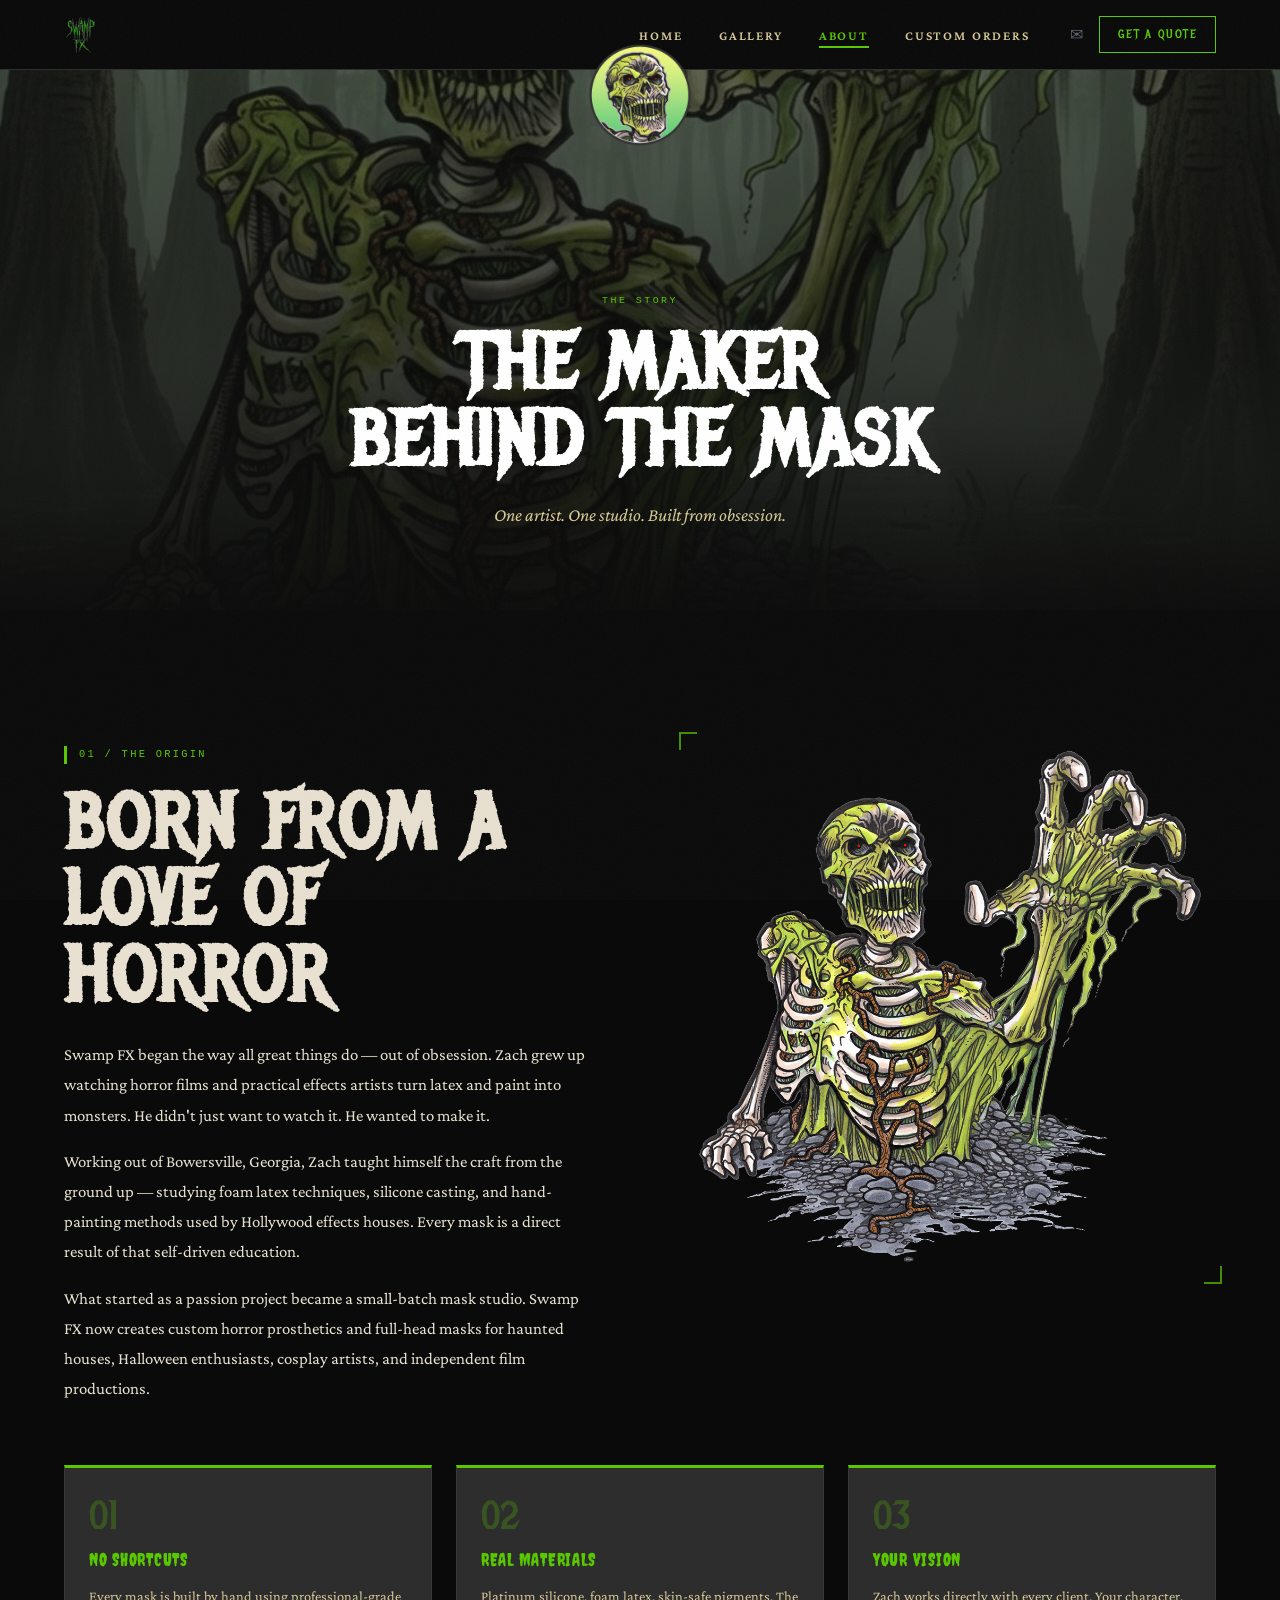
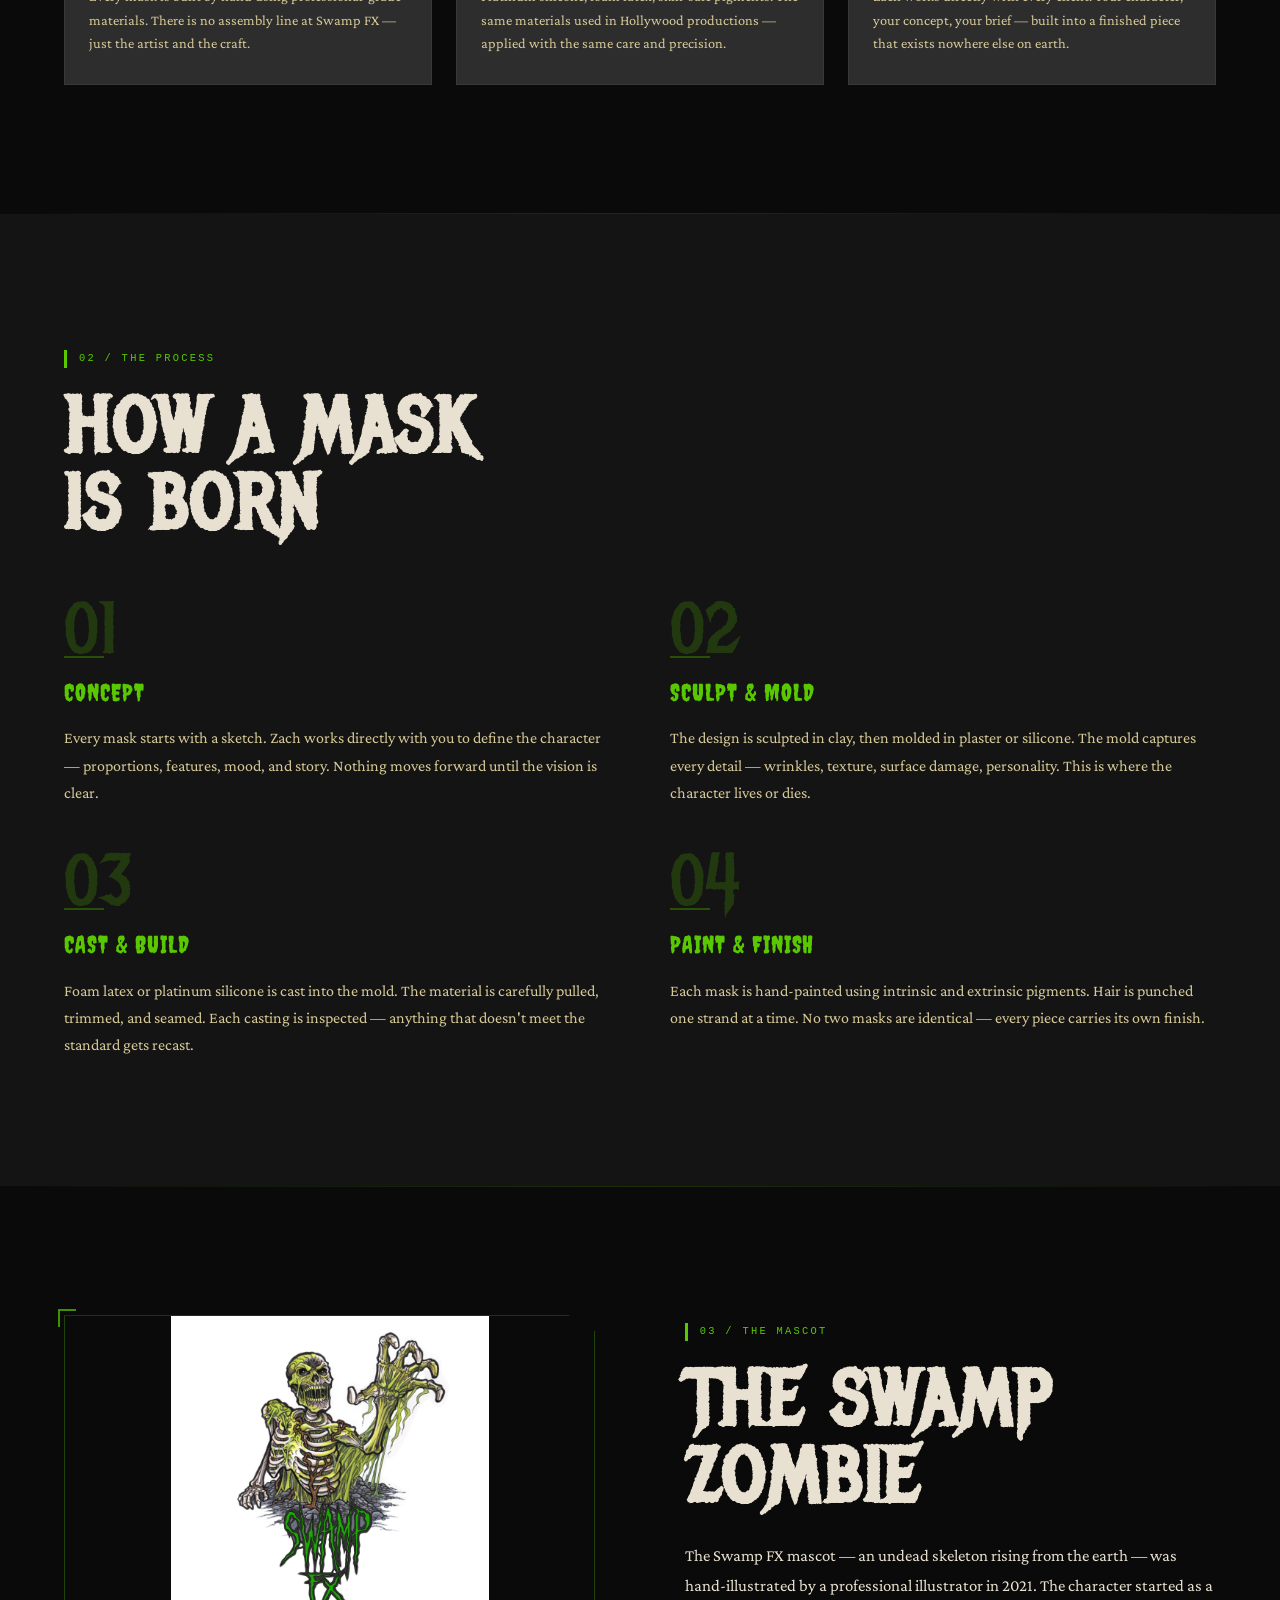
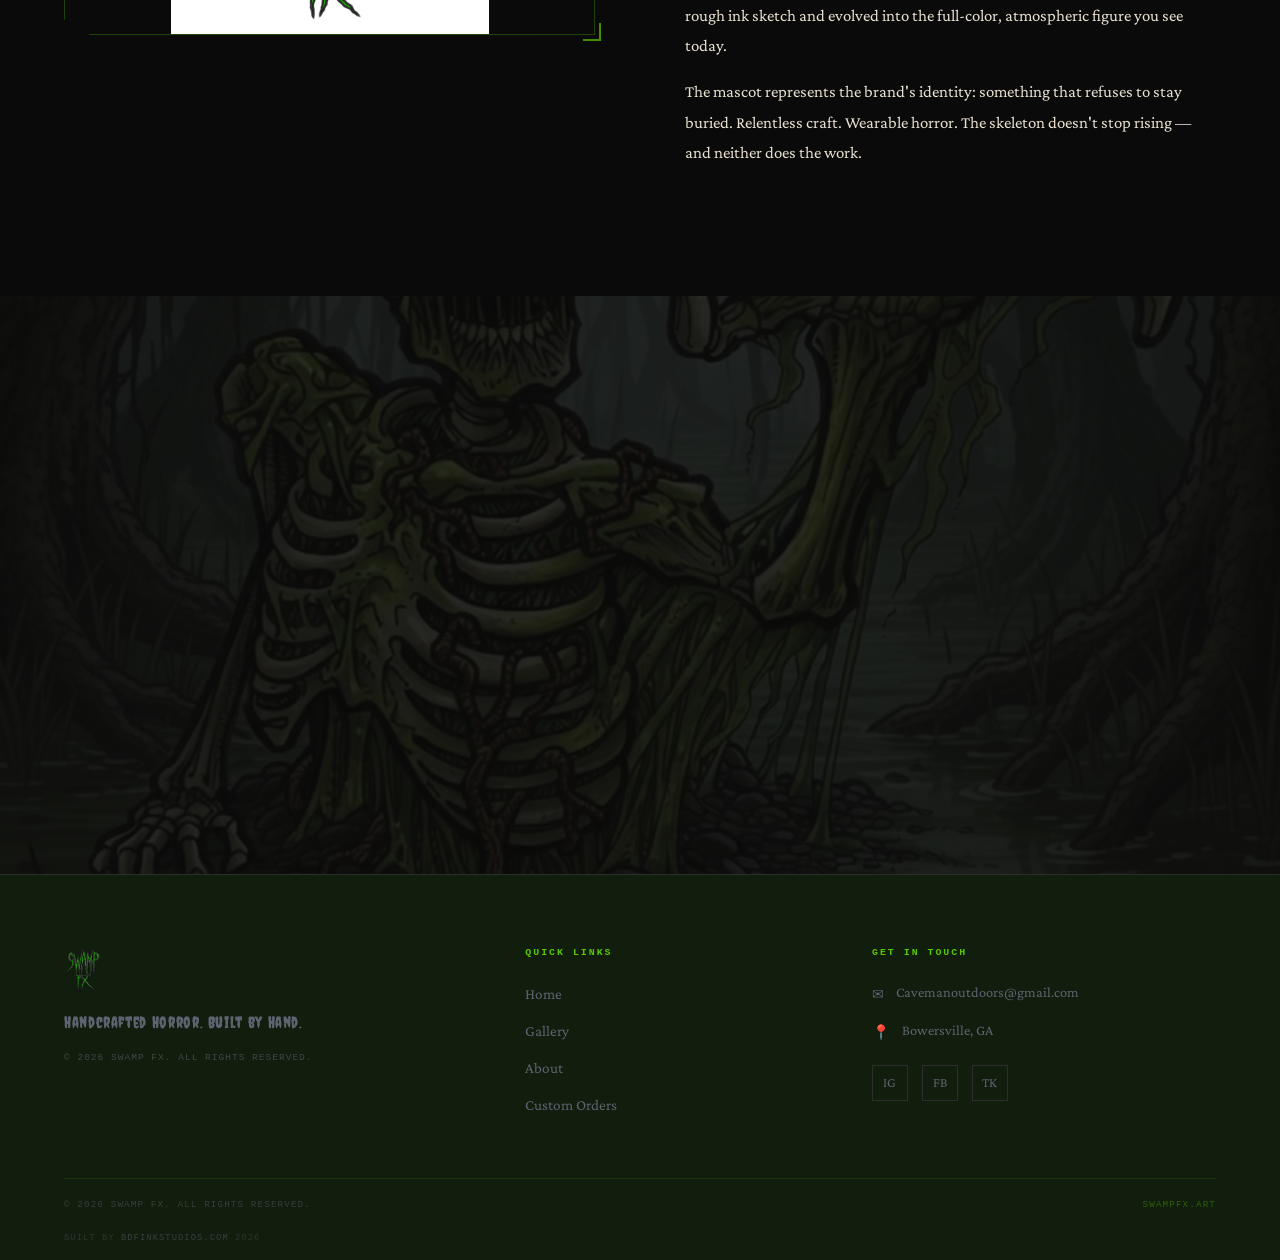
==== about.html @ 572ce4c9 "Initial commit — SwampFX site" ====
<!DOCTYPE html>
<html lang="en">
<head>
  <meta charset="UTF-8">
  <meta name="viewport" content="width=device-width, initial-scale=1.0">
  <title>About — Swamp FX | The Maker Behind the Mask</title>
  <meta name="description" content="Meet Zach — the artist behind Swamp FX. Handcrafted horror masks built from scratch in Bowersville, GA using professional silicone and foam latex techniques.">
  <link rel="stylesheet" href="css/swampfx.css">
  <style>
    /* Origin story */
    .origin-grid {
      display: grid;
      grid-template-columns: 1fr 1fr;
      gap: clamp(40px, 7vw, 90px);
      align-items: start;
    }
    @media (max-width: 768px) {
      .origin-grid { grid-template-columns: 1fr; }
      .origin-img-col { order: -1; }
    }

    /* Mascot section stacked images */
    .mascot-stack {
      display: flex;
      flex-direction: column;
      gap: 20px;
    }
    .mascot-stack .img-frame img { max-height: 320px; object-fit: contain; }

    /* Values row */
    .values-row {
      display: grid;
      grid-template-columns: repeat(3, 1fr);
      gap: 24px;
      margin-top: 60px;
    }
    @media (max-width: 700px) { .values-row { grid-template-columns: 1fr; } }

    .value-card {
      background: var(--gunmetal);
      border: 1px solid rgba(255,255,255,0.05);
      padding: 28px 24px;
      border-top: 3px solid var(--slime);
      transition: transform 0.3s, box-shadow 0.3s;
    }
    .value-card:hover {
      transform: translateY(-4px);
      box-shadow: 0 8px 28px rgba(0,0,0,0.3);
    }
    .value-num {
      font-family: var(--font-display);
      font-size: 2.5rem;
      color: var(--slime);
      opacity: 0.25;
      line-height: 1;
      margin-bottom: 8px;
    }
    .value-title {
      font-family: var(--font-spider);
      font-size: 1.15rem;
      color: var(--slime);
      margin-bottom: 10px;
      letter-spacing: 0.04em;
    }
    .value-desc {
      font-family: var(--font-body);
      font-size: 0.9rem;
      color: var(--bone);
      line-height: 1.65;
    }
  </style>
</head>
<body data-page="about">

  <!-- NAV -->
  <nav class="site-nav">
    <a href="index.html" class="nav-logo">
      <img src="brand assests/Zach_swampfx/swampfx_word_logo_v101.png" alt="Swamp FX">
    </a>
    <ul class="nav-links">
      <li><a href="index.html"   data-nav="home">Home</a></li>
      <li><a href="gallery.html" data-nav="gallery">Gallery</a></li>
      <li><a href="about.html"   data-nav="about">About</a></li>
      <li><a href="contact.html" data-nav="contact">Custom Orders</a></li>
    </ul>
    <div class="nav-cta">
      <a href="mailto:Cavemanoutdoors@gmail.com" class="nav-email-icon" title="Email Zach">✉</a>
      <a href="contact.html" class="nav-quote-btn">Get a Quote</a>
    </div>
    <button class="nav-hamburger" aria-label="Menu">
      <span></span><span></span><span></span>
    </button>
    <div class="nav-skull">
      <img src="brand assests/Zach_swampfx/swampfx4_skull_head_circle_v101.png" alt="">
    </div>
  </nav>
  <div class="nav-mobile">
    <ul>
      <li><a href="index.html"   data-nav="home">Home</a></li>
      <li><a href="gallery.html" data-nav="gallery">Gallery</a></li>
      <li><a href="about.html"   data-nav="about">About</a></li>
      <li><a href="contact.html" data-nav="contact">Custom Orders</a></li>
    </ul>
    <a href="contact.html" class="mobile-quote">Get a Quote →</a>
  </div>


  <!-- PAGE HERO -->
  <div class="page-hero page-hero--lg">
    <div class="page-hero-bg" style="background-image: url('brand assests/Zach_swampfx/image-1.jpg');"></div>
    <div class="page-hero-content">
      <span class="page-hero-label">The Story</span>
      <h1 class="page-hero-title">THE MAKER<br>BEHIND THE MASK</h1>
      <p class="page-hero-sub">One artist. One studio. Built from obsession.</p>
    </div>
  </div>


  <!-- ORIGIN STORY -->
  <section class="section section--black">
    <div class="section-inner">
      <div class="origin-grid">
        <div class="reveal">
          <span class="section-label">01 / The Origin</span>
          <h2 class="heading-xl">BORN FROM A<br>LOVE OF HORROR</h2>
          <div class="body-text">
            <p>Swamp FX began the way all great things do — out of obsession. Zach grew up watching horror films and practical effects artists turn latex and paint into monsters. He didn't just want to watch it. He wanted to make it.</p>
            <p>Working out of Bowersville, Georgia, Zach taught himself the craft from the ground up — studying foam latex techniques, silicone casting, and hand-painting methods used by Hollywood effects houses. Every mask is a direct result of that self-driven education.</p>
            <p>What started as a passion project became a small-batch mask studio. Swamp FX now creates custom horror prosthetics and full-head masks for haunted houses, Halloween enthusiasts, cosplay artists, and independent film productions.</p>
          </div>
        </div>
        <div class="origin-img-col reveal reveal-d2">
          <div class="img-frame">
            <img src="brand assests/Zach_swampfx/swampfx2_alpha_v101.png" alt="Swamp FX mascot" style="border: none; box-shadow: none;">
            <div class="img-frame-corner img-frame-corner--tl"></div>
            <div class="img-frame-corner img-frame-corner--br"></div>
          </div>
        </div>
      </div>

      <!-- Values -->
      <div class="values-row">
        <div class="value-card reveal">
          <div class="value-num">01</div>
          <div class="value-title">NO SHORTCUTS</div>
          <p class="value-desc">Every mask is built by hand using professional-grade materials. There is no assembly line at Swamp FX — just the artist and the craft.</p>
        </div>
        <div class="value-card reveal reveal-d2">
          <div class="value-num">02</div>
          <div class="value-title">REAL MATERIALS</div>
          <p class="value-desc">Platinum silicone, foam latex, skin-safe pigments. The same materials used in Hollywood productions — applied with the same care and precision.</p>
        </div>
        <div class="value-card reveal reveal-d3">
          <div class="value-num">03</div>
          <div class="value-title">YOUR VISION</div>
          <p class="value-desc">Zach works directly with every client. Your character, your concept, your brief — built into a finished piece that exists nowhere else on earth.</p>
        </div>
      </div>
    </div>
  </section>


  <div class="divider"></div>


  <!-- THE PROCESS -->
  <section class="section section--charcoal">
    <div class="section-inner">
      <div class="reveal">
        <span class="section-label">02 / The Process</span>
        <h2 class="heading-xl">HOW A MASK<br>IS BORN</h2>
      </div>

      <div class="process-grid">

        <div class="process-step reveal reveal-d1">
          <div class="process-num">01</div>
          <div class="process-line"></div>
          <div class="process-title">CONCEPT</div>
          <p class="process-desc">Every mask starts with a sketch. Zach works directly with you to define the character — proportions, features, mood, and story. Nothing moves forward until the vision is clear.</p>
        </div>

        <div class="process-step reveal reveal-d2">
          <div class="process-num">02</div>
          <div class="process-line"></div>
          <div class="process-title">SCULPT &amp; MOLD</div>
          <p class="process-desc">The design is sculpted in clay, then molded in plaster or silicone. The mold captures every detail — wrinkles, texture, surface damage, personality. This is where the character lives or dies.</p>
        </div>

        <div class="process-step reveal reveal-d3">
          <div class="process-num">03</div>
          <div class="process-line"></div>
          <div class="process-title">CAST &amp; BUILD</div>
          <p class="process-desc">Foam latex or platinum silicone is cast into the mold. The material is carefully pulled, trimmed, and seamed. Each casting is inspected — anything that doesn't meet the standard gets recast.</p>
        </div>

        <div class="process-step reveal reveal-d4">
          <div class="process-num">04</div>
          <div class="process-line"></div>
          <div class="process-title">PAINT &amp; FINISH</div>
          <p class="process-desc">Each mask is hand-painted using intrinsic and extrinsic pigments. Hair is punched one strand at a time. No two masks are identical — every piece carries its own finish.</p>
        </div>

      </div>
    </div>
  </section>


  <div class="divider"></div>


  <!-- MASCOT ORIGIN -->
  <section class="section section--black">
    <div class="section-inner">
      <div class="origin-grid">
        <div class="mascot-stack reveal">
          <div class="img-frame">
            <img src="brand assests/Zach_swampfx/PicsArt_12-30-05.44.55.jpg" alt="Complete Swamp FX logo lockup">
            <div class="img-frame-corner img-frame-corner--tl"></div>
            <div class="img-frame-corner img-frame-corner--br"></div>
          </div>
        </div>
        <div class="reveal reveal-d2">
          <span class="section-label">03 / The Mascot</span>
          <h2 class="heading-xl">THE SWAMP<br>ZOMBIE</h2>
          <div class="body-text">
            <p>The Swamp FX mascot — an undead skeleton rising from the earth — was hand-illustrated by a professional illustrator in 2021. The character started as a rough ink sketch and evolved into the full-color, atmospheric figure you see today.</p>
            <p>The mascot represents the brand's identity: something that refuses to stay buried. Relentless craft. Wearable horror. The skeleton doesn't stop rising — and neither does the work.</p>
          </div>
        </div>
      </div>
    </div>
  </section>


  <!-- CTA BANNER -->
  <div class="cta-banner">
    <div class="cta-banner-bg" style="background-image: url('brand assests/Zach_swampfx/image-2.jpg');"></div>
    <div class="cta-banner-content reveal">
      <h2>READY TO BUILD<br>SOMETHING?</h2>
      <p>Zach takes on a limited number of custom projects. Reach out early — builds fill up fast around haunt season.</p>
      <a href="contact.html" class="btn btn-primary">Start Your Custom Order →</a>
    </div>
  </div>


  <!-- FOOTER -->
  <footer class="site-footer">
    <div class="footer-grid">
      <div class="footer-logo">
        <img src="brand assests/Zach_swampfx/swampfx_word_logo_v101.png" alt="Swamp FX">
        <p class="footer-tagline">Handcrafted Horror. Built by Hand.</p>
        <p class="footer-copy">© 2026 Swamp FX. All rights reserved.</p>
      </div>
      <nav class="footer-nav">
        <h4>Quick Links</h4>
        <ul>
          <li><a href="index.html">Home</a></li>
          <li><a href="gallery.html">Gallery</a></li>
          <li><a href="about.html">About</a></li>
          <li><a href="contact.html">Custom Orders</a></li>
        </ul>
      </nav>
      <div class="footer-contact">
        <h4>Get in Touch</h4>
        <div class="footer-contact-item">
          <span class="footer-contact-icon">✉</span>
          <a href="mailto:Cavemanoutdoors@gmail.com">Cavemanoutdoors@gmail.com</a>
        </div>
        <div class="footer-contact-item">
          <span class="footer-contact-icon">📍</span>
          <span>Bowersville, GA</span>
        </div>
        <div class="footer-socials">
          <a href="#" class="footer-social-btn" title="Instagram">IG</a>
          <a href="#" class="footer-social-btn" title="Facebook">FB</a>
          <a href="#" class="footer-social-btn" title="TikTok">TK</a>
        </div>
      </div>
    </div>
    <div class="footer-bottom">
      <span>© 2026 Swamp FX. All rights reserved.</span>
      <span class="footer-bottom-domain">swampfx.art</span>
    </div>
    <div class="footer-built-by">
      Built by <a href="https://bdfinkstudios.com" target="_blank" rel="noopener">BDFinkStudios.com</a> 2026
    </div>
  </footer>

  <script src="js/swampfx.js"></script>
</body>
</html>
---- css/swampfx.css ----
/* ================================================================
   SWAMP FX — Shared Stylesheet
   swampfx.art | Bowersville, GA
================================================================ */

@import url('https://fonts.googleapis.com/css2?family=Crimson+Pro:ital,wght@0,400;0,600;1,400&family=Metal+Mania&family=Creepster&display=swap');

/* ----------------------------------------------------------------
   CUSTOM PROPERTIES
---------------------------------------------------------------- */
:root {
  --slime:        #5AC800;
  --slime-dim:    #3D8A00;
  --slime-glow:   rgba(90, 200, 0, 0.18);
  --slime-glow2:  rgba(90, 200, 0, 0.08);
  --black:        #0A0A0A;
  --charcoal:     #141414;
  --gunmetal:     #2D2D2D;
  --bone:         #D6C896;
  --rust:         #7A3F10;
  --swamp-green:  #1E3018;
  --swamp-dark:   #111D0D;
  --slate:        #5C6470;
  --blood:        #AA0000;
  --text-primary: #E8E0D0;

  --font-display: 'Metal Mania', 'Papyrus', fantasy;
  --font-spider:  'Creepster', 'Papyrus', fantasy;
  --font-body:    'Crimson Pro', Georgia, serif;
  --font-mono:    'Courier New', Courier, monospace;

  --nav-h:        70px;
  --content-max:  1200px;
  --pad-x:        clamp(20px, 5vw, 80px);
  --section-py:   clamp(70px, 10vw, 130px);
}

/* ----------------------------------------------------------------
   RESET & BASE
---------------------------------------------------------------- */
*, *::before, *::after { box-sizing: border-box; margin: 0; padding: 0; }

html {
  scroll-behavior: smooth;
  scrollbar-color: var(--slime) var(--gunmetal);
  scrollbar-width: thin;
}

::-webkit-scrollbar { width: 5px; }
::-webkit-scrollbar-track { background: var(--gunmetal); }
::-webkit-scrollbar-thumb { background: var(--slime); border-radius: 3px; }

body {
  background-color: var(--black);
  color: var(--text-primary);
  font-family: var(--font-body);
  font-size: 1rem;
  line-height: 1.7;
  overflow-x: hidden;
}

/* Grain texture overlay */
body::before {
  content: '';
  position: fixed;
  inset: 0;
  background-image: url("data:image/svg+xml,%3Csvg xmlns='http://www.w3.org/2000/svg' width='300' height='300'%3E%3Cfilter id='n'%3E%3CfeTurbulence type='fractalNoise' baseFrequency='0.75' numOctaves='4' stitchTiles='stitch'/%3E%3C/filter%3E%3Crect width='300' height='300' filter='url(%23n)'/%3E%3C/svg%3E");
  opacity: 0.04;
  pointer-events: none;
  z-index: 9999;
}

img { display: block; max-width: 100%; }
a  { color: var(--slime); text-decoration: none; }
button { cursor: pointer; border: none; background: none; }

/* ----------------------------------------------------------------
   SCROLL REVEAL
---------------------------------------------------------------- */
.reveal {
  opacity: 0;
  transform: translateY(28px);
  transition: opacity 0.75s ease, transform 0.75s ease;
}
.reveal.visible { opacity: 1; transform: translateY(0); }
.reveal-d1 { transition-delay: 0.1s; }
.reveal-d2 { transition-delay: 0.2s; }
.reveal-d3 { transition-delay: 0.3s; }
.reveal-d4 { transition-delay: 0.4s; }
.reveal-d5 { transition-delay: 0.5s; }

/* ----------------------------------------------------------------
   TYPOGRAPHY UTILITIES
---------------------------------------------------------------- */
.section-label {
  display: inline-flex;
  align-items: center;
  gap: 10px;
  font-family: var(--font-mono);
  font-size: 0.65rem;
  letter-spacing: 0.22em;
  text-transform: uppercase;
  color: var(--slime);
  border-left: 3px solid var(--slime);
  padding-left: 12px;
  margin-bottom: 22px;
}

.heading-xl {
  font-family: var(--font-display);
  font-size: clamp(2.8rem, 6vw, 5.5rem);
  line-height: 1.0;
  color: var(--text-primary);
  letter-spacing: 0.02em;
  margin-bottom: 24px;
}

.heading-lg {
  font-family: var(--font-display);
  font-size: clamp(2rem, 4vw, 3.8rem);
  line-height: 1.05;
  color: var(--text-primary);
  letter-spacing: 0.02em;
  margin-bottom: 20px;
}

.heading-sub {
  font-family: var(--font-spider);
  font-size: clamp(1.3rem, 2.5vw, 2rem);
  color: var(--slime);
  margin-bottom: 18px;
  letter-spacing: 0.06em;
}

.body-text {
  font-family: var(--font-body);
  font-size: 1.05rem;
  line-height: 1.8;
  color: var(--text-primary);
}

.body-text p + p { margin-top: 16px; }

.tag-pill {
  display: inline-block;
  font-family: var(--font-mono);
  font-size: 0.58rem;
  letter-spacing: 0.12em;
  text-transform: uppercase;
  color: var(--slime-dim);
  border: 1px solid var(--slime-dim);
  padding: 3px 9px;
  border-radius: 2px;
}

/* ----------------------------------------------------------------
   LAYOUT UTILITIES
---------------------------------------------------------------- */
.container {
  max-width: var(--content-max);
  margin: 0 auto;
  padding: 0 var(--pad-x);
}

.section {
  padding: var(--section-py) var(--pad-x);
}

.section--black    { background: var(--black); }
.section--charcoal { background: var(--charcoal); }
.section--swamp    { background: var(--swamp-dark); }

.section-inner {
  max-width: var(--content-max);
  margin: 0 auto;
}

.divider {
  height: 1px;
  background: linear-gradient(to right, transparent, rgba(90,200,0,0.2), transparent);
}

/* Two-column split */
.split {
  display: grid;
  grid-template-columns: 1fr 1fr;
  gap: clamp(40px, 6vw, 80px);
  align-items: center;
}

@media (max-width: 768px) {
  .split { grid-template-columns: 1fr; }
  .split-img-first { order: -1; }
}

/* ----------------------------------------------------------------
   BUTTONS
---------------------------------------------------------------- */
.btn {
  display: inline-block;
  font-family: var(--font-display);
  font-size: 0.8rem;
  letter-spacing: 0.12em;
  text-transform: uppercase;
  padding: 14px 28px;
  transition: all 0.3s ease;
  cursor: pointer;
  text-decoration: none;
  white-space: nowrap;
}

.btn-primary {
  background: var(--slime);
  color: var(--black);
  border: 2px solid var(--slime);
}
.btn-primary:hover {
  background: #6ee000;
  border-color: #6ee000;
  box-shadow: 0 0 28px rgba(90,200,0,0.45);
  color: var(--black);
  transform: translateY(-2px);
}

.btn-outline {
  background: transparent;
  color: var(--slime);
  border: 1.5px solid var(--slime);
}
.btn-outline:hover {
  background: var(--slime);
  color: var(--black);
  box-shadow: 0 0 28px rgba(90,200,0,0.35);
  transform: translateY(-2px);
}

.btn-group {
  display: flex;
  gap: 16px;
  flex-wrap: wrap;
}

/* ----------------------------------------------------------------
   IMAGES — styled frames
---------------------------------------------------------------- */
.img-frame {
  position: relative;
}
.img-frame img {
  width: 100%;
  clip-path: polygon(0 0, 95% 0, 100% 5%, 100% 100%, 5% 100%, 0 95%);
  border: 1px solid rgba(90,200,0,0.3);
  box-shadow: 0 0 40px var(--slime-glow);
  transition: box-shadow 0.4s ease;
}
.img-frame:hover img {
  box-shadow: 0 0 60px rgba(90,200,0,0.3);
}
.img-frame-corner {
  position: absolute;
  width: 18px;
  height: 18px;
  border-color: var(--slime);
  border-style: solid;
  opacity: 0.7;
}
.img-frame-corner--tl { top: -6px; left: -6px; border-width: 2px 0 0 2px; }
.img-frame-corner--br { bottom: -6px; right: -6px; border-width: 0 2px 2px 0; }

/* ----------------------------------------------------------------
   MASK CARDS (product placeholders)
---------------------------------------------------------------- */
.mask-card {
  background: var(--charcoal);
  border: 1px solid var(--gunmetal);
  overflow: hidden;
  transition: border-color 0.3s, box-shadow 0.3s, transform 0.3s;
  cursor: pointer;
}
.mask-card:hover {
  border-color: var(--slime);
  box-shadow: 0 0 28px var(--slime-glow);
  transform: translateY(-6px);
}

.mask-card-img {
  position: relative;
  aspect-ratio: 4/3;
  background: var(--gunmetal);
  overflow: hidden;
}
.mask-card-img img {
  width: 100%;
  height: 100%;
  object-fit: cover;
  opacity: 0.18;
  transition: opacity 0.4s;
}
.mask-card:hover .mask-card-img img { opacity: 0.28; }

.mask-card-placeholder {
  position: absolute;
  inset: 0;
  display: flex;
  flex-direction: column;
  align-items: center;
  justify-content: center;
  gap: 8px;
}
.mask-card-placeholder span {
  font-family: var(--font-mono);
  font-size: 0.58rem;
  letter-spacing: 0.18em;
  text-transform: uppercase;
  color: var(--slate);
}
.mask-card-placeholder-icon {
  width: 36px;
  height: 36px;
  border: 1px solid var(--gunmetal);
  border-radius: 50%;
  display: flex;
  align-items: center;
  justify-content: center;
  color: var(--slate);
  font-size: 1rem;
}

.mask-card-body {
  padding: 18px 20px 20px;
}
.mask-card-name {
  font-family: var(--font-display);
  font-size: 1.1rem;
  color: var(--text-primary);
  margin-bottom: 8px;
  letter-spacing: 0.03em;
}
.mask-card-meta {
  display: flex;
  align-items: center;
  gap: 10px;
  margin-bottom: 10px;
  flex-wrap: wrap;
}
.mask-card-desc {
  font-family: var(--font-body);
  font-size: 0.85rem;
  color: var(--slate);
  line-height: 1.5;
  margin-bottom: 14px;
}
.mask-card-link {
  font-family: var(--font-mono);
  font-size: 0.68rem;
  letter-spacing: 0.12em;
  text-transform: uppercase;
  color: var(--slime);
  display: inline-flex;
  align-items: center;
  gap: 6px;
  transition: gap 0.2s, opacity 0.2s;
}
.mask-card-link:hover { gap: 10px; }

/* ----------------------------------------------------------------
   CTA BANNER (full-width atmospheric)
---------------------------------------------------------------- */
.cta-banner {
  position: relative;
  padding: clamp(80px, 12vw, 140px) var(--pad-x);
  text-align: center;
  overflow: hidden;
}
.cta-banner-bg {
  position: absolute;
  inset: 0;
  background-size: cover;
  background-position: center;
  z-index: 0;
}
.cta-banner-bg::after {
  content: '';
  position: absolute;
  inset: 0;
  background: rgba(10,10,10,0.84);
}
.cta-banner-content {
  position: relative;
  z-index: 1;
  max-width: 700px;
  margin: 0 auto;
}
.cta-banner-content h2 {
  font-family: var(--font-display);
  font-size: clamp(2rem, 5vw, 4.5rem);
  color: var(--text-primary);
  margin-bottom: 20px;
  line-height: 1.0;
}
.cta-banner-content p {
  font-family: var(--font-body);
  font-size: 1.1rem;
  color: var(--bone);
  margin-bottom: 36px;
  line-height: 1.7;
}

/* ----------------------------------------------------------------
   MARQUEE STRIP
---------------------------------------------------------------- */
.marquee-strip {
  background: var(--charcoal);
  padding: 16px 0;
  overflow: hidden;
  border-top: 1px solid var(--gunmetal);
  border-bottom: 1px solid var(--gunmetal);
}
.marquee-track {
  display: flex;
  width: max-content;
  animation: marquee 35s linear infinite;
}
.marquee-text {
  font-family: var(--font-display);
  font-size: 1.1rem;
  letter-spacing: 0.06em;
  color: var(--slime);
  opacity: 0.35;
  white-space: nowrap;
  padding-right: 60px;
}
@keyframes marquee {
  from { transform: translateX(0); }
  to   { transform: translateX(-50%); }
}

/* ----------------------------------------------------------------
   NAVIGATION
---------------------------------------------------------------- */
.site-nav {
  position: fixed;
  top: 0;
  left: 0;
  right: 0;
  height: var(--nav-h);
  background: rgba(10,10,10,0.92);
  backdrop-filter: blur(14px);
  -webkit-backdrop-filter: blur(14px);
  border-bottom: 1px solid var(--gunmetal);
  z-index: 1000;
  display: flex;
  align-items: center;
  padding: 0 var(--pad-x);
  gap: 0;
  overflow: visible;
}
.nav-skull {
  position: absolute;
  left: 50%;
  bottom: 0;
  transform: translateX(-50%) translateY(75%);
  pointer-events: none;
  z-index: 1001;
}
.nav-skull img {
  height: 104px;
  width: auto;
  display: block;
}

.nav-logo {
  flex-shrink: 0;
  margin-right: auto;
}
.nav-logo img {
  height: 42px;
  width: auto;
  object-fit: contain;
}

.nav-links {
  display: flex;
  align-items: center;
  gap: 36px;
  list-style: none;
  margin: 0 40px;
}
.nav-links a {
  font-family: var(--font-body);
  font-weight: 600;
  font-size: 0.82rem;
  letter-spacing: 0.14em;
  text-transform: uppercase;
  color: var(--bone);
  text-decoration: none;
  padding-bottom: 3px;
  border-bottom: 2px solid transparent;
  transition: color 0.25s, border-color 0.25s;
}
.nav-links a:hover,
.nav-links a.active {
  color: var(--slime);
  border-bottom-color: var(--slime);
}

.nav-cta {
  flex-shrink: 0;
  display: flex;
  align-items: center;
  gap: 16px;
}
.nav-email-icon {
  color: var(--slate);
  font-size: 1rem;
  transition: color 0.25s;
}
.nav-email-icon:hover { color: var(--slime); }

.nav-quote-btn {
  font-family: var(--font-display);
  font-size: 0.72rem;
  letter-spacing: 0.12em;
  text-transform: uppercase;
  color: var(--slime);
  border: 1.5px solid var(--slime);
  padding: 8px 18px;
  background: transparent;
  text-decoration: none;
  transition: background 0.25s, color 0.25s, box-shadow 0.25s;
  white-space: nowrap;
}
.nav-quote-btn:hover {
  background: var(--slime);
  color: var(--black);
  box-shadow: 0 0 20px var(--slime-glow);
}

/* Hamburger */
.nav-hamburger {
  display: none;
  flex-direction: column;
  justify-content: space-between;
  width: 26px;
  height: 18px;
  background: none;
  border: none;
  cursor: pointer;
  padding: 0;
  margin-left: auto;
}
.nav-hamburger span {
  display: block;
  height: 2px;
  background: var(--bone);
  transition: all 0.3s ease;
  transform-origin: center;
}
.nav-hamburger.open span:nth-child(1) { transform: translateY(8px) rotate(45deg); }
.nav-hamburger.open span:nth-child(2) { opacity: 0; transform: scaleX(0); }
.nav-hamburger.open span:nth-child(3) { transform: translateY(-8px) rotate(-45deg); }

/* Mobile menu */
.nav-mobile {
  display: none;
  position: fixed;
  top: var(--nav-h);
  left: 0;
  right: 0;
  background: var(--charcoal);
  border-bottom: 1px solid var(--gunmetal);
  z-index: 999;
  padding: 0;
  max-height: 0;
  overflow: hidden;
  transition: max-height 0.4s ease, padding 0.4s ease;
}
.nav-mobile.open {
  max-height: 400px;
  padding: 20px 0;
}
.nav-mobile ul {
  list-style: none;
  display: flex;
  flex-direction: column;
}
.nav-mobile ul li a {
  display: block;
  font-family: var(--font-body);
  font-weight: 600;
  font-size: 1rem;
  letter-spacing: 0.14em;
  text-transform: uppercase;
  color: var(--bone);
  padding: 14px var(--pad-x);
  border-bottom: 1px solid rgba(255,255,255,0.04);
  transition: color 0.2s, background 0.2s;
}
.nav-mobile ul li a:hover,
.nav-mobile ul li a.active {
  color: var(--slime);
  background: rgba(90,200,0,0.04);
}
.nav-mobile .mobile-quote {
  display: block;
  margin: 16px var(--pad-x) 0;
  text-align: center;
  font-family: var(--font-display);
  font-size: 0.82rem;
  letter-spacing: 0.12em;
  text-transform: uppercase;
  color: var(--slime);
  border: 1.5px solid var(--slime);
  padding: 12px;
}

@media (max-width: 768px) {
  .nav-links  { display: none; }
  .nav-cta    { display: none; }
  .nav-hamburger { display: flex; }
  .nav-mobile    { display: block; }
}

/* ----------------------------------------------------------------
   FOOTER
---------------------------------------------------------------- */
.site-footer {
  background: var(--swamp-dark);
  border-top: 1px solid var(--gunmetal);
  padding: 70px var(--pad-x) 0;
}

.footer-grid {
  max-width: var(--content-max);
  margin: 0 auto;
  display: grid;
  grid-template-columns: 1.4fr 1fr 1.2fr;
  gap: 60px;
  padding-bottom: 60px;
}

@media (max-width: 768px) {
  .footer-grid {
    grid-template-columns: 1fr;
    gap: 40px;
  }
}

.footer-logo img {
  height: 48px;
  width: auto;
  margin-bottom: 16px;
  opacity: 0.9;
}
.footer-tagline {
  font-family: var(--font-spider);
  font-size: 1rem;
  color: var(--slate);
  margin-bottom: 14px;
  letter-spacing: 0.04em;
}
.footer-copy {
  font-family: var(--font-mono);
  font-size: 0.6rem;
  letter-spacing: 0.1em;
  color: rgba(92,100,112,0.6);
  text-transform: uppercase;
}

.footer-nav h4,
.footer-contact h4 {
  font-family: var(--font-mono);
  font-size: 0.62rem;
  letter-spacing: 0.2em;
  text-transform: uppercase;
  color: var(--slime);
  margin-bottom: 18px;
}

.footer-nav ul {
  list-style: none;
  display: flex;
  flex-direction: column;
  gap: 10px;
}
.footer-nav ul li a {
  font-family: var(--font-body);
  font-size: 0.95rem;
  color: var(--slate);
  transition: color 0.2s;
}
.footer-nav ul li a:hover { color: var(--slime); }

.footer-contact-item {
  display: flex;
  align-items: flex-start;
  gap: 12px;
  margin-bottom: 12px;
  font-family: var(--font-body);
  font-size: 0.9rem;
  color: var(--slate);
}
.footer-contact-item a { color: var(--slate); transition: color 0.2s; }
.footer-contact-item a:hover { color: var(--slime); }
.footer-contact-icon {
  flex-shrink: 0;
  font-size: 0.9rem;
  margin-top: 2px;
}

.footer-socials {
  display: flex;
  gap: 14px;
  margin-top: 20px;
}
.footer-social-btn {
  width: 36px;
  height: 36px;
  border: 1px solid var(--gunmetal);
  display: flex;
  align-items: center;
  justify-content: center;
  color: var(--slate);
  font-size: 0.85rem;
  transition: border-color 0.25s, color 0.25s, box-shadow 0.25s;
  text-decoration: none;
}
.footer-social-btn:hover {
  border-color: var(--slime);
  color: var(--slime);
  box-shadow: 0 0 14px var(--slime-glow);
}

.footer-bottom {
  max-width: var(--content-max);
  margin: 0 auto;
  border-top: 1px solid rgba(90,200,0,0.12);
  padding: 18px 0;
  display: flex;
  justify-content: space-between;
  align-items: center;
  flex-wrap: wrap;
  gap: 10px;
}
.footer-bottom span {
  font-family: var(--font-mono);
  font-size: 0.58rem;
  letter-spacing: 0.12em;
  text-transform: uppercase;
  color: rgba(92,100,112,0.5);
}
.footer-bottom-domain {
  color: rgba(90,200,0,0.4) !important;
}
.footer-built-by {
  max-width: var(--content-max);
  margin: 0 auto;
  padding: 0 0 14px;
  font-family: var(--font-mono);
  font-size: 0.55rem;
  letter-spacing: 0.12em;
  text-transform: uppercase;
  color: rgba(92,100,112,0.35);
}
.footer-built-by a {
  color: rgba(92,100,112,0.5);
  text-decoration: none;
}
.footer-built-by a:hover {
  color: var(--slime);
}

/* ----------------------------------------------------------------
   PAGE HERO (sub-pages)
---------------------------------------------------------------- */
.page-hero {
  position: relative;
  display: flex;
  align-items: flex-end;
  justify-content: center;
  padding: calc(var(--nav-h) + 60px) var(--pad-x) 80px;
  overflow: hidden;
  text-align: center;
}
.page-hero--md  { min-height: 50vh; }
.page-hero--lg  { min-height: 60vh; }

.page-hero-bg {
  position: absolute;
  inset: 0;
  background-size: cover;
  background-position: center;
  z-index: 0;
}
.page-hero-bg::after {
  content: '';
  position: absolute;
  inset: 0;
  background: linear-gradient(to bottom,
    rgba(10,10,10,0.4) 0%,
    rgba(10,10,10,0.7) 55%,
    rgba(10,10,10,0.97) 100%
  );
}
.page-hero-content {
  position: relative;
  z-index: 1;
  max-width: 800px;
}
.page-hero-label {
  display: block;
  font-family: var(--font-mono);
  font-size: 0.62rem;
  letter-spacing: 0.25em;
  text-transform: uppercase;
  color: var(--slime);
  margin-bottom: 16px;
}
.page-hero-title {
  font-family: var(--font-display);
  font-size: clamp(2.5rem, 6vw, 5.5rem);
  line-height: 1.0;
  color: #fff;
  margin-bottom: 20px;
  letter-spacing: 0.02em;
}
.page-hero-sub {
  font-family: var(--font-body);
  font-style: italic;
  font-size: 1.15rem;
  color: var(--bone);
  max-width: 560px;
  margin: 0 auto;
  line-height: 1.65;
}

/* ----------------------------------------------------------------
   SOCIAL GRID (Instagram teaser)
---------------------------------------------------------------- */
.social-teaser {
  background: var(--black);
  padding: var(--section-py) var(--pad-x);
  text-align: center;
}
.social-grid {
  display: grid;
  grid-template-columns: repeat(4, 1fr);
  gap: 12px;
  margin: 32px 0 28px;
  max-width: var(--content-max);
  margin-left: auto;
  margin-right: auto;
}
@media (max-width: 600px) {
  .social-grid { grid-template-columns: repeat(2, 1fr); }
}
.social-tile {
  aspect-ratio: 1;
  background: var(--gunmetal);
  border: 1px solid rgba(255,255,255,0.06);
  display: flex;
  flex-direction: column;
  align-items: center;
  justify-content: center;
  gap: 8px;
  transition: border-color 0.3s, box-shadow 0.3s, transform 0.3s;
  cursor: pointer;
}
.social-tile:hover {
  border-color: var(--slime);
  box-shadow: 0 0 20px var(--slime-glow);
  transform: scale(1.03);
}
.social-tile-icon { font-size: 1.6rem; color: var(--slate); }
.social-tile-handle {
  font-family: var(--font-mono);
  font-size: 0.6rem;
  letter-spacing: 0.12em;
  color: var(--slate);
  text-transform: uppercase;
}
.social-follow-link {
  font-family: var(--font-mono);
  font-size: 0.72rem;
  letter-spacing: 0.15em;
  text-transform: uppercase;
  color: var(--slime);
  display: inline-flex;
  align-items: center;
  gap: 8px;
  transition: gap 0.2s;
}
.social-follow-link:hover { gap: 14px; }

/* ----------------------------------------------------------------
   PROCESS STEPS
---------------------------------------------------------------- */
.process-grid {
  display: grid;
  grid-template-columns: 1fr 1fr;
  gap: 40px 60px;
  margin-top: 50px;
}
@media (max-width: 700px) {
  .process-grid { grid-template-columns: 1fr; gap: 32px; }
}
.process-step { position: relative; }
.process-num {
  font-family: var(--font-display);
  font-size: 4.5rem;
  color: var(--slime);
  opacity: 0.2;
  line-height: 1;
  margin-bottom: -10px;
}
.process-title {
  font-family: var(--font-spider);
  font-size: 1.5rem;
  color: var(--slime);
  margin-bottom: 12px;
  letter-spacing: 0.04em;
}
.process-desc {
  font-family: var(--font-body);
  font-size: 1rem;
  color: var(--bone);
  line-height: 1.7;
}
.process-line {
  width: 40px;
  height: 2px;
  background: var(--slime-dim);
  margin-bottom: 14px;
  opacity: 0.5;
}

/* ----------------------------------------------------------------
   FAQ ACCORDION
---------------------------------------------------------------- */
.faq-list {
  display: flex;
  flex-direction: column;
  border-top: 1px solid var(--gunmetal);
  margin-top: 40px;
}
.faq-item {
  border-bottom: 1px solid var(--gunmetal);
  overflow: hidden;
}
.faq-question {
  display: flex;
  justify-content: space-between;
  align-items: center;
  padding: 22px 0;
  cursor: pointer;
  gap: 20px;
  transition: color 0.2s;
}
.faq-question:hover .faq-q-text { color: var(--slime); }
.faq-q-text {
  font-family: var(--font-spider);
  font-size: 1.15rem;
  color: var(--text-primary);
  letter-spacing: 0.04em;
  transition: color 0.25s;
}
.faq-item.open .faq-q-text { color: var(--slime); }
.faq-chevron {
  width: 20px;
  height: 20px;
  border: 1px solid var(--gunmetal);
  display: flex;
  align-items: center;
  justify-content: center;
  flex-shrink: 0;
  color: var(--slate);
  font-size: 0.65rem;
  transition: transform 0.35s ease, border-color 0.25s, color 0.25s;
}
.faq-item.open .faq-chevron {
  transform: rotate(180deg);
  border-color: var(--slime);
  color: var(--slime);
}
.faq-answer {
  max-height: 0;
  overflow: hidden;
  transition: max-height 0.45s ease, padding 0.45s ease;
  padding: 0 0 0;
}
.faq-item.open .faq-answer {
  max-height: 300px;
  padding-bottom: 22px;
}
.faq-answer p {
  font-family: var(--font-body);
  font-size: 1rem;
  color: var(--bone);
  line-height: 1.75;
}

/* ----------------------------------------------------------------
   CONTACT FORM
---------------------------------------------------------------- */
.contact-form {
  display: flex;
  flex-direction: column;
  gap: 22px;
}
.form-field {
  display: flex;
  flex-direction: column;
  gap: 7px;
}
.form-label {
  font-family: var(--font-mono);
  font-size: 0.62rem;
  letter-spacing: 0.18em;
  text-transform: uppercase;
  color: var(--slime);
}
.form-input,
.form-select,
.form-textarea {
  background: var(--gunmetal);
  border: 1px solid rgba(255,255,255,0.08);
  color: var(--text-primary);
  padding: 14px 18px;
  width: 100%;
  font-family: var(--font-body);
  font-size: 1rem;
  transition: border-color 0.25s, box-shadow 0.25s;
  outline: none;
  -webkit-appearance: none;
  appearance: none;
}
.form-input::placeholder,
.form-textarea::placeholder { color: var(--slate); }
.form-input:focus,
.form-select:focus,
.form-textarea:focus {
  border-color: var(--slime);
  box-shadow: 0 0 0 3px var(--slime-glow2);
}
.form-select {
  background-image: url("data:image/svg+xml,%3Csvg xmlns='http://www.w3.org/2000/svg' width='12' height='8' viewBox='0 0 12 8'%3E%3Cpath d='M1 1l5 5 5-5' stroke='%235C6470' stroke-width='1.5' fill='none' stroke-linecap='round'/%3E%3C/svg%3E");
  background-repeat: no-repeat;
  background-position: right 16px center;
  padding-right: 40px;
  cursor: pointer;
  color: var(--text-primary);
}
.form-select option { background: var(--gunmetal); color: var(--text-primary); }
.form-textarea { resize: vertical; min-height: 130px; line-height: 1.65; }
.form-submit {
  width: 100%;
  padding: 18px;
  background: var(--slime);
  color: var(--black);
  border: none;
  font-family: var(--font-display);
  font-size: 0.9rem;
  letter-spacing: 0.12em;
  text-transform: uppercase;
  cursor: pointer;
  transition: background 0.25s, box-shadow 0.25s, transform 0.2s;
  margin-top: 4px;
}
.form-submit:hover {
  background: #6ee000;
  box-shadow: 0 0 30px rgba(90,200,0,0.4);
  transform: translateY(-2px);
}
.form-note {
  font-family: var(--font-body);
  font-style: italic;
  font-size: 0.85rem;
  color: var(--slate);
  text-align: center;
}

/* ----------------------------------------------------------------
   CONTACT INFO SIDEBAR
---------------------------------------------------------------- */
.contact-info-block {
  display: flex;
  align-items: flex-start;
  gap: 16px;
  margin-bottom: 20px;
}
.contact-info-icon {
  font-size: 1.1rem;
  flex-shrink: 0;
  margin-top: 2px;
}
.contact-info-label {
  font-family: var(--font-mono);
  font-size: 0.58rem;
  letter-spacing: 0.15em;
  text-transform: uppercase;
  color: var(--slime);
  margin-bottom: 4px;
}
.contact-info-value {
  font-family: var(--font-body);
  font-size: 0.95rem;
  color: var(--text-primary);
}
.contact-info-value a { color: var(--text-primary); transition: color 0.2s; }
.contact-info-value a:hover { color: var(--slime); }

.brief-callout {
  background: var(--gunmetal);
  border-left: 4px solid var(--slime);
  padding: 22px 24px;
  margin: 28px 0;
}
.brief-callout h4 {
  font-family: var(--font-spider);
  font-size: 1rem;
  color: var(--slime);
  margin-bottom: 12px;
  letter-spacing: 0.04em;
}
.brief-callout ul {
  list-style: none;
  display: flex;
  flex-direction: column;
  gap: 7px;
}
.brief-callout ul li {
  font-family: var(--font-body);
  font-size: 0.9rem;
  color: var(--bone);
  padding-left: 18px;
  position: relative;
  line-height: 1.5;
}
.brief-callout ul li::before {
  content: '—';
  position: absolute;
  left: 0;
  color: var(--slime-dim);
}

/* ----------------------------------------------------------------
   FILTER BAR (Gallery)
---------------------------------------------------------------- */
.filter-bar {
  position: sticky;
  top: var(--nav-h);
  z-index: 90;
  background: var(--charcoal);
  border-bottom: 1px solid var(--gunmetal);
  padding: 14px var(--pad-x);
  display: flex;
  gap: 10px;
  flex-wrap: wrap;
  align-items: center;
}
.filter-btn {
  font-family: var(--font-mono);
  font-size: 0.6rem;
  letter-spacing: 0.14em;
  text-transform: uppercase;
  color: var(--slate);
  border: 1px solid var(--gunmetal);
  background: transparent;
  padding: 7px 14px;
  cursor: pointer;
  transition: all 0.25s;
  border-radius: 2px;
}
.filter-btn:hover {
  color: var(--slime);
  border-color: rgba(90,200,0,0.4);
  background: var(--slime-glow2);
}
.filter-btn.active {
  color: var(--slime);
  border-color: var(--slime);
  background: rgba(90,200,0,0.08);
}

/* ----------------------------------------------------------------
   UTILITY
---------------------------------------------------------------- */
.text-center { text-align: center; }
.mt-8  { margin-top: 8px; }
.mt-16 { margin-top: 16px; }
.mt-24 { margin-top: 24px; }
.mt-40 { margin-top: 40px; }
.mb-8  { margin-bottom: 8px; }
.mb-16 { margin-bottom: 16px; }
.mb-24 { margin-bottom: 24px; }
.mb-40 { margin-bottom: 40px; }

/* Body offset for fixed nav */
body { padding-top: var(--nav-h); }
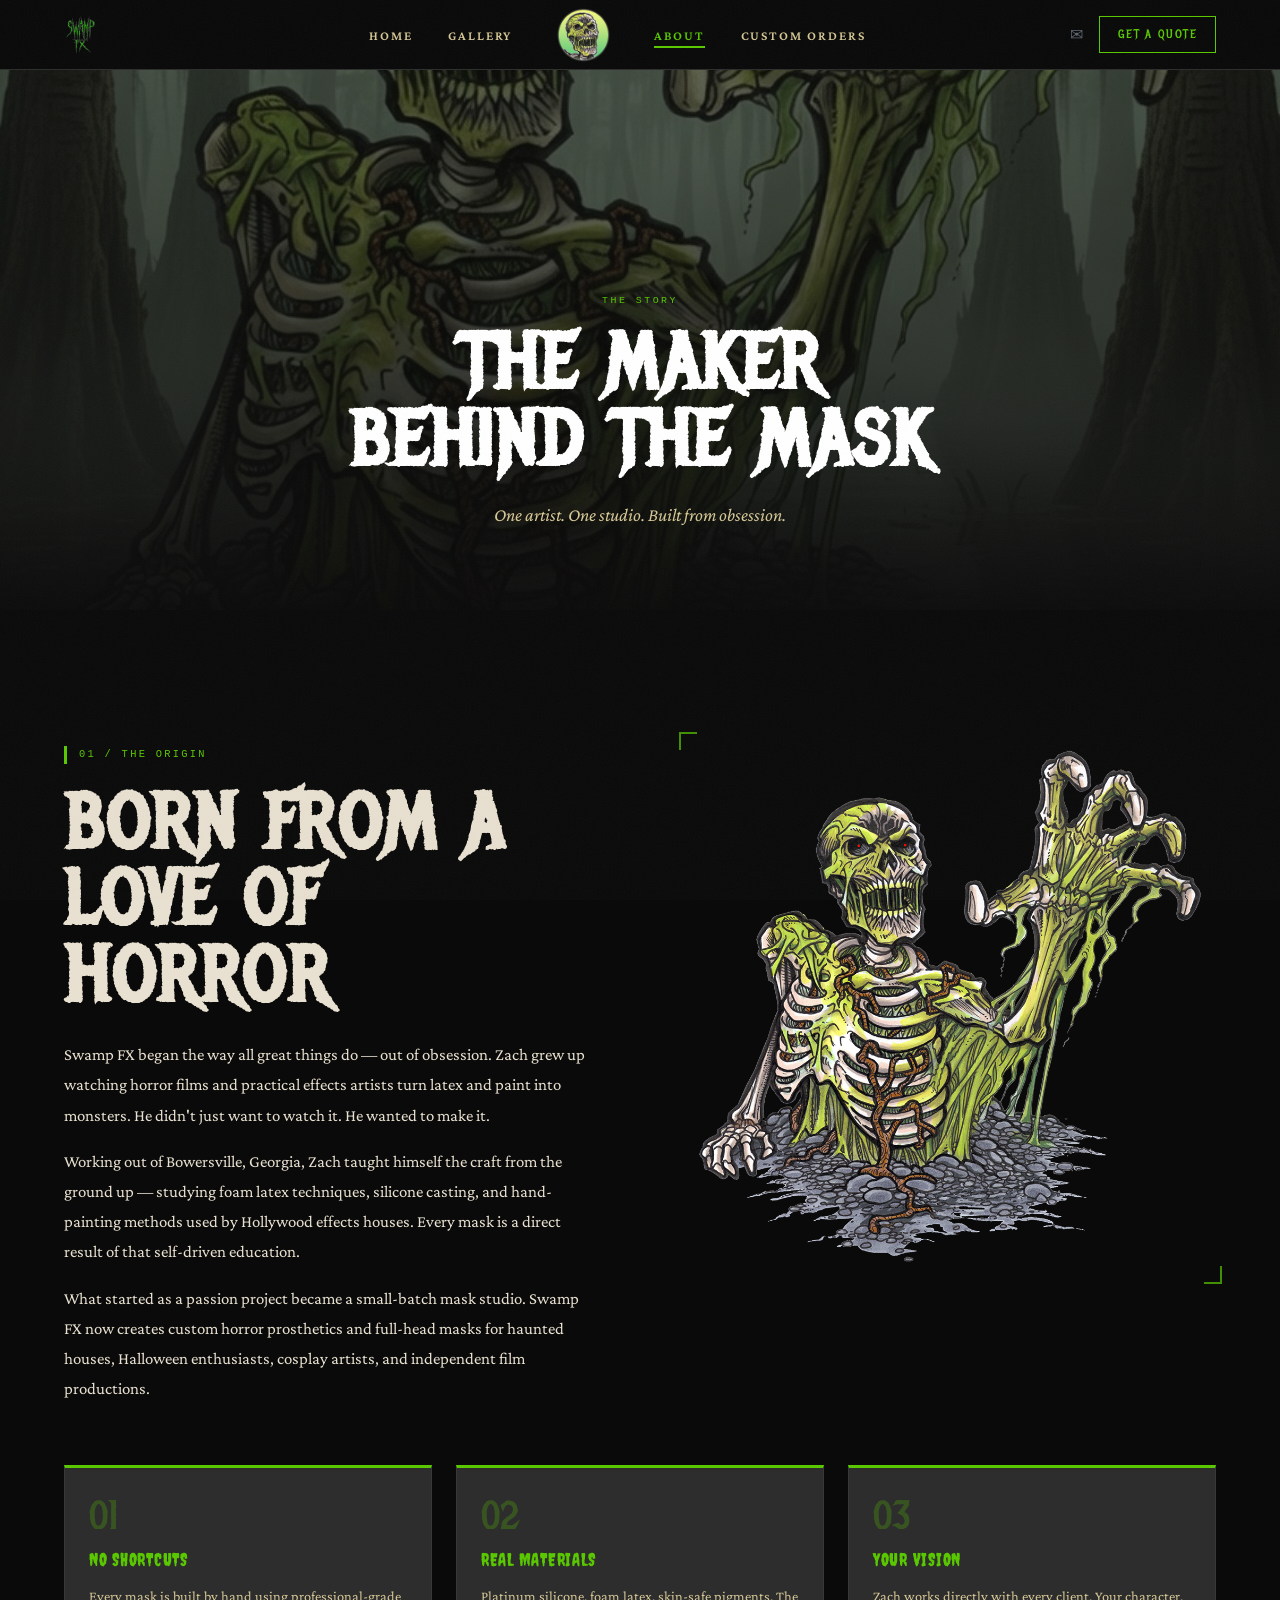
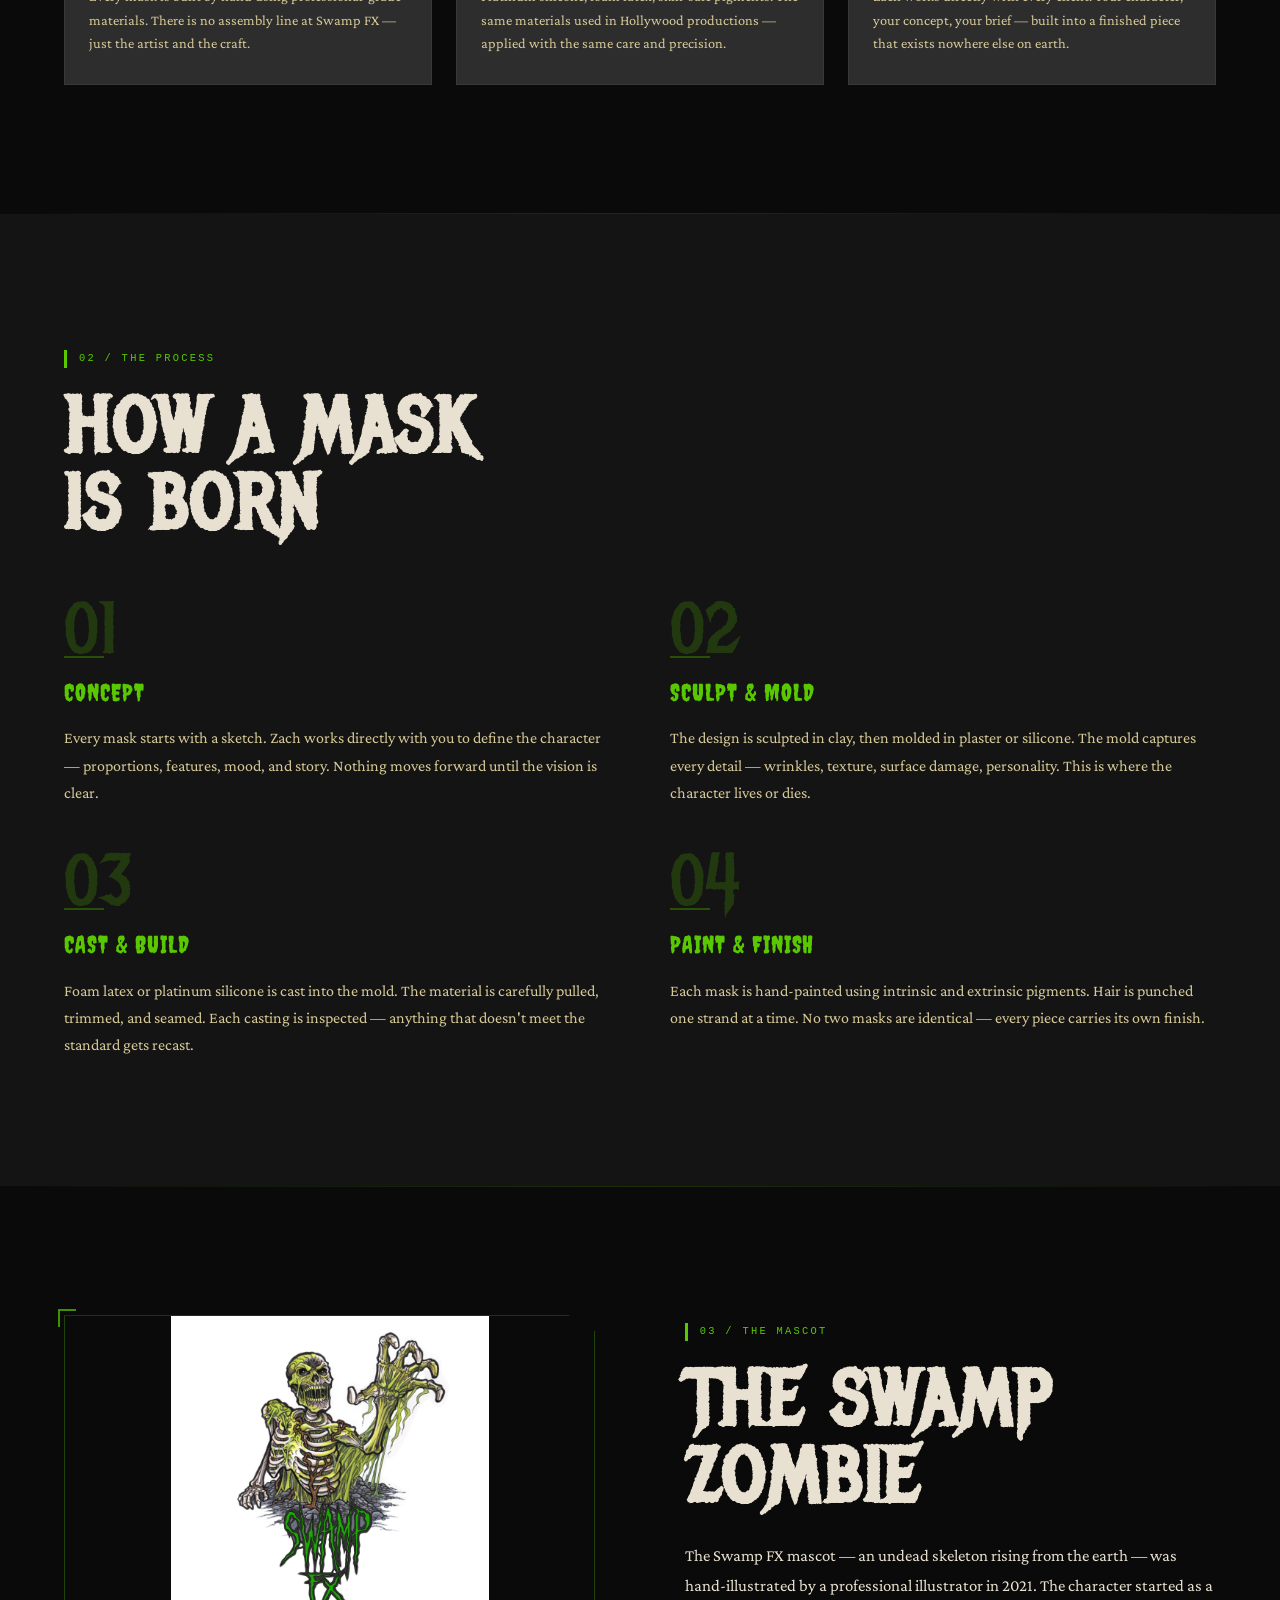
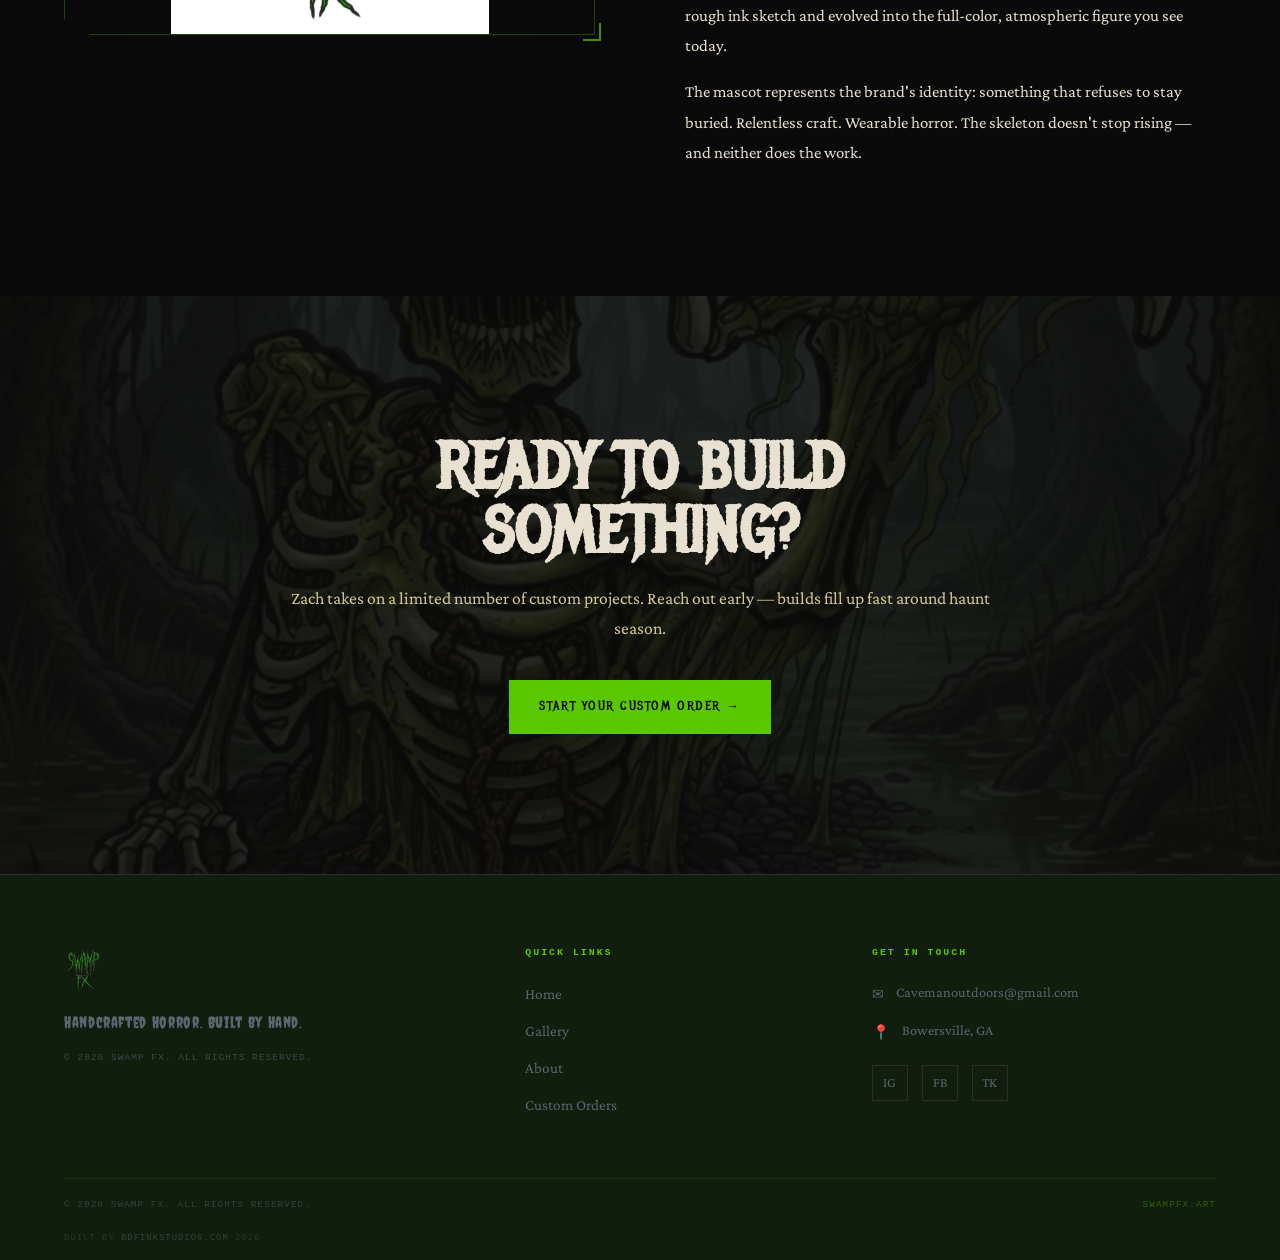
==== commit 8653cec5: "Fix nav skull centering and sizing" ====
--- a/about.html
+++ b/about.html
@@ -77,9 +77,16 @@
     <a href="index.html" class="nav-logo">
       <img src="brand assests/Zach_swampfx/swampfx_word_logo_v101.png" alt="Swamp FX">
     </a>
-    <ul class="nav-links">
+    <ul class="nav-links nav-links--left">
       <li><a href="index.html"   data-nav="home">Home</a></li>
       <li><a href="gallery.html" data-nav="gallery">Gallery</a></li>
+    </ul>
+    <div class="nav-skull-zone">
+      <div class="nav-skull">
+        <img src="brand assests/Zach_swampfx/swampfx4_skull_head_circle_v101.png" alt="">
+      </div>
+    </div>
+    <ul class="nav-links nav-links--right">
       <li><a href="about.html"   data-nav="about">About</a></li>
       <li><a href="contact.html" data-nav="contact">Custom Orders</a></li>
     </ul>
@@ -90,9 +97,6 @@
     <button class="nav-hamburger" aria-label="Menu">
       <span></span><span></span><span></span>
     </button>
-    <div class="nav-skull">
-      <img src="brand assests/Zach_swampfx/swampfx4_skull_head_circle_v101.png" alt="">
-    </div>
   </nav>
   <div class="nav-mobile">
     <ul>
--- a/css/swampfx.css
+++ b/css/swampfx.css
@@ -458,20 +458,20 @@
 .nav-skull {
   position: absolute;
   left: 50%;
-  bottom: 0;
-  transform: translateX(-50%) translateY(75%);
+  top: 50%;
+  transform: translateX(-50%) translateY(-50%);
   pointer-events: none;
   z-index: 1001;
 }
 .nav-skull img {
-  height: 104px;
-  width: auto;
+  height: 54px;
+  width: 54px;
+  object-fit: contain;
   display: block;
 }
 
 .nav-logo {
   flex-shrink: 0;
-  margin-right: auto;
 }
 .nav-logo img {
   height: 42px;
@@ -479,13 +479,23 @@
   object-fit: contain;
 }
 
+/* Invisible zone that reserves space for the skull so links never slide under it */
+.nav-skull-zone {
+  width: 110px;
+  flex-shrink: 0;
+  position: relative;
+  align-self: stretch;
+}
+
 .nav-links {
   display: flex;
   align-items: center;
   gap: 36px;
   list-style: none;
-  margin: 0 40px;
-}
+  flex: 1;
+}
+.nav-links--left  { justify-content: flex-end;  padding-right: 16px; }
+.nav-links--right { justify-content: flex-start; padding-left:  16px; }
 .nav-links a {
   font-family: var(--font-body);
   font-weight: 600;
